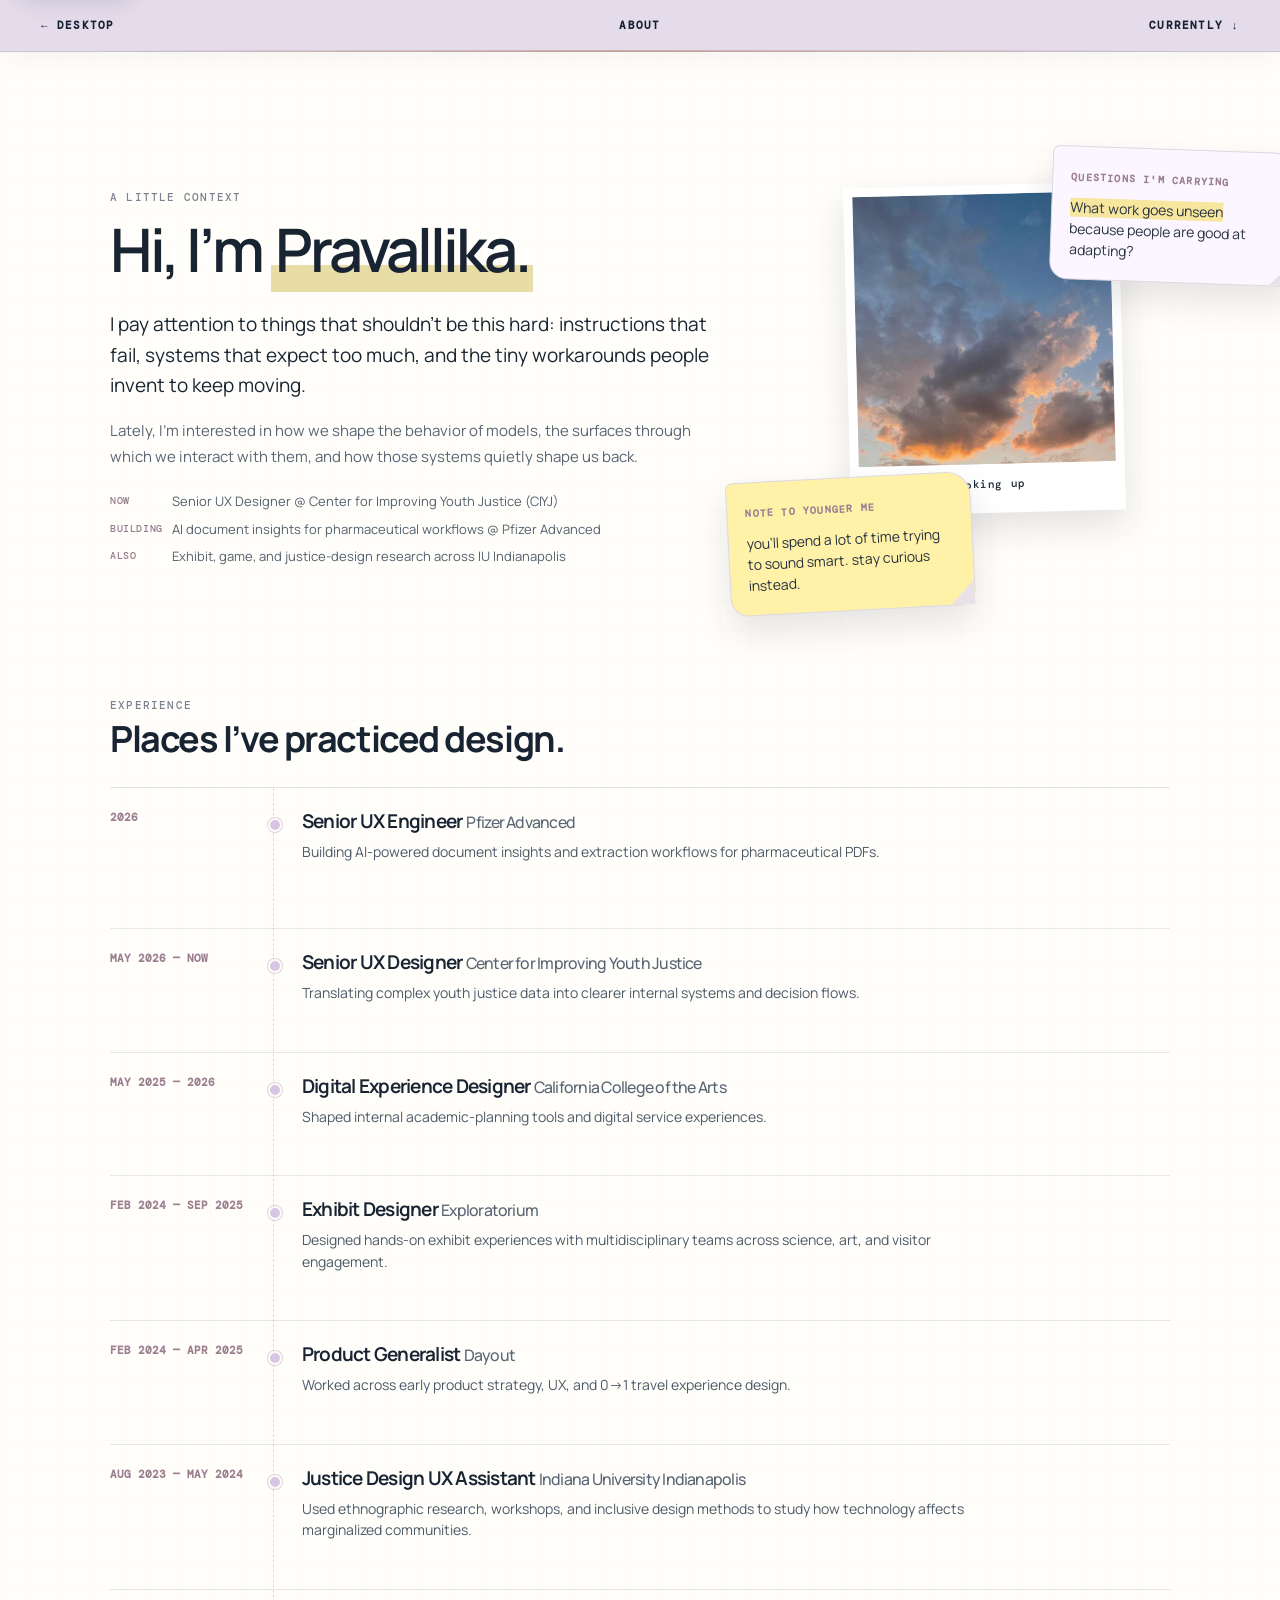
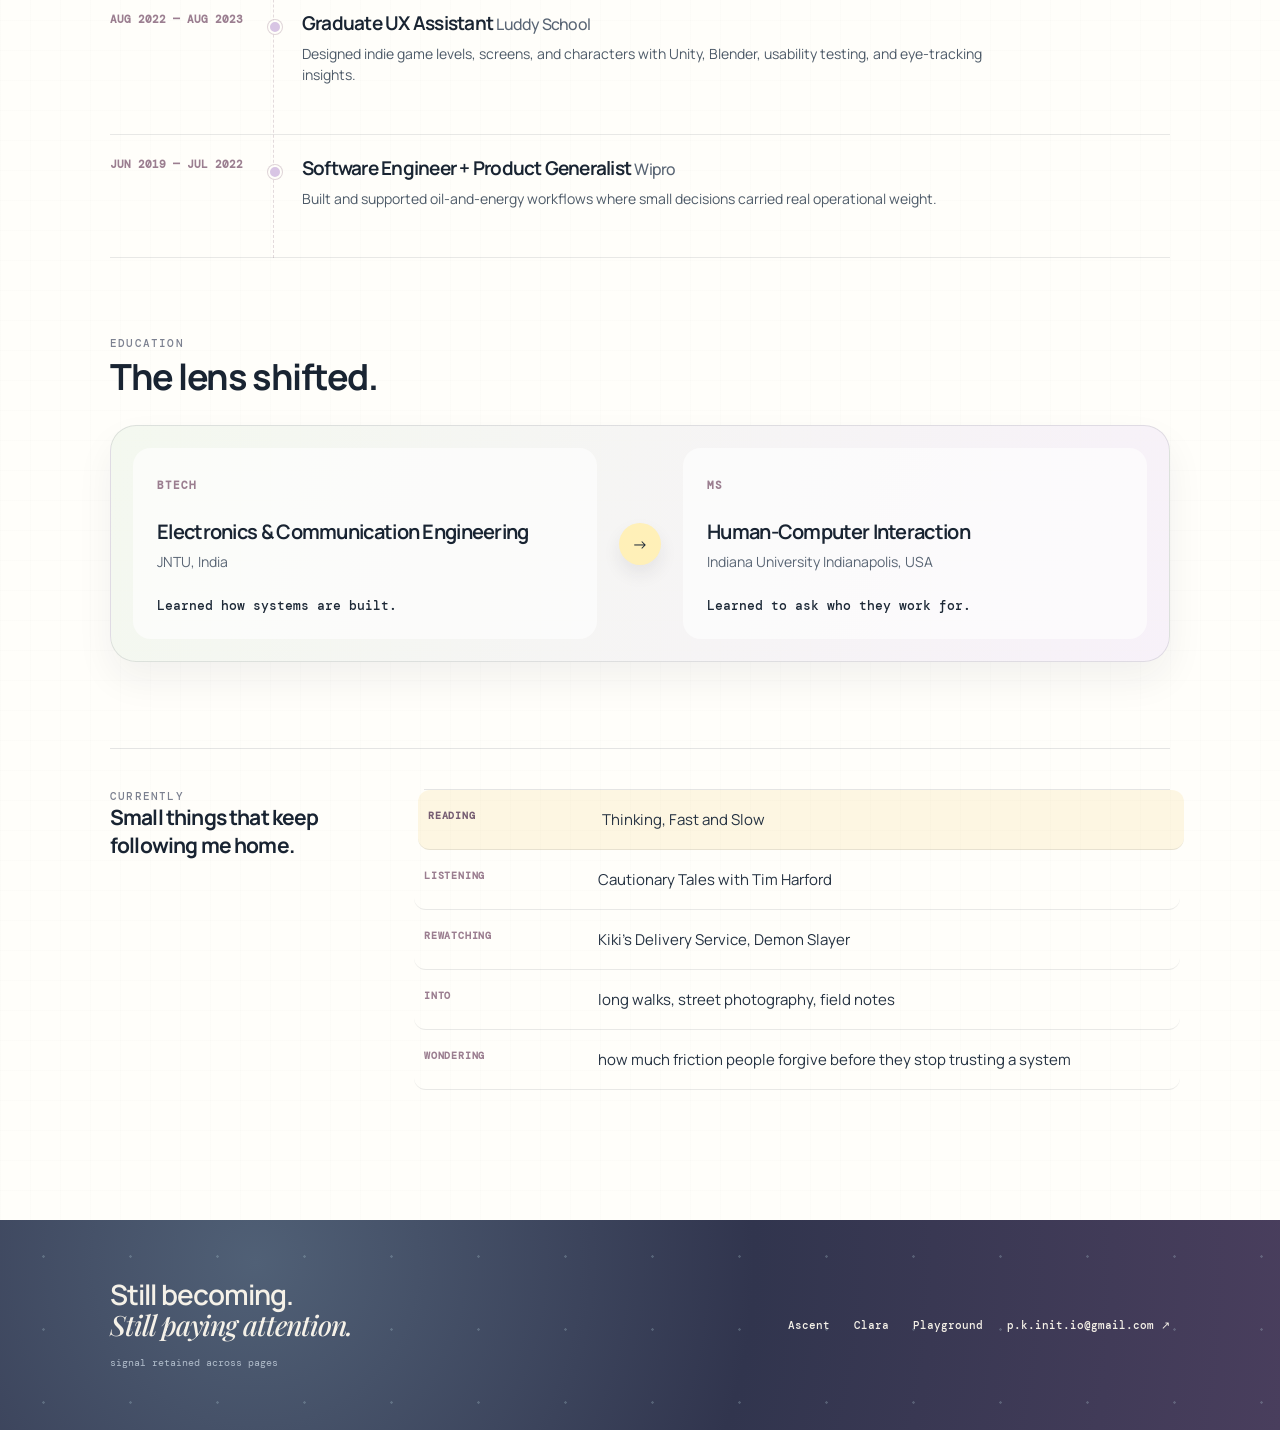
==== about.html @ c030c91c "Launch portfolio site" ====
<!doctype html>
<html lang="en">
<head>
  <meta charset="utf-8">
  <meta name="viewport" content="width=device-width,initial-scale=1">
  <title>About — Pravallika</title>
  <meta name="description" content="About Pravallika and the questions that shape her design practice.">
  <link rel="preconnect" href="https://fonts.googleapis.com">
  <link rel="preconnect" href="https://fonts.gstatic.com" crossorigin>
  <link href="https://fonts.googleapis.com/css2?family=DM+Mono:wght@400;500&family=Manrope:wght@400;500;600;700&family=Playfair+Display:ital,wght@1,700&display=swap" rel="stylesheet">
  <link rel="stylesheet" href="site-shell.css">
  <link rel="stylesheet" href="about-release.css">
  <script src="about-release.js" defer></script>
  <script src="site-companion.js" defer></script>
</head>
<body class="about-case about-simple-page" data-page="about">
  <a href="#main-content" class="skip-link">Skip to content</a>
  <header class="case-nav" aria-label="Page navigation">
    <a href="constellation.html?skipIntro=1">← desktop</a>
    <span>About</span>
    <a href="#currently">currently ↓</a>
  </header>

  <main id="main-content">
    <section class="about-intro about-hero" aria-labelledby="about-title">
      <div class="about-copy">
        <p class="eyebrow">A LITTLE CONTEXT</p>
        <h1 id="about-title">Hi, I’m <em>Pravallika.</em></h1>
        <p class="opening-line">I pay attention to things that shouldn’t be this hard: instructions that fail, systems that expect too much, and the tiny workarounds people invent to keep moving.</p>
        <p class="opening-line secondary">Lately, I’m interested in how we shape the behavior of models, the surfaces through which we interact with them, and how those systems quietly shape us back.</p>
        <div class="career-lines" aria-label="Work experience">
          <p><span>now</span>Senior UX Designer @ Center for Improving Youth Justice (CIYJ)</p>
          <p><span>building</span>AI document insights for pharmaceutical workflows @ Pfizer Advanced</p>
          <p><span>also</span>Exhibit, game, and justice-design research across IU Indianapolis</p>
        </div>
      </div>

      <div class="hero-scrapbook">
        <button class="photo-deck" id="photo-deck" type="button" aria-label="Show next personal photograph">
          <span class="photo-card is-active"><i class="photo-surface"><img src="assets/about/polaroids/on-a-walk.jpg" alt="Pravallika standing by rocky water on a walk"></i><b>on a walk</b></span>
          <span class="photo-card"><i class="photo-surface"><img src="assets/about/polaroids/poster-session.jpg" alt="Pravallika standing beside a design presentation poster"></i><b>showing the work</b></span>
          <span class="photo-card"><i class="photo-surface"><img src="assets/about/polaroids/grace-hopper.jpeg" alt="Pravallika at the Grace Hopper Celebration"></i><b>the way forward</b></span>
          <span class="photo-card"><i class="photo-surface"><img src="assets/about/polaroids/vibes.jpeg" alt="Close-up portrait of Pravallika wearing playful glasses"></i><b>caught mid-thought</b></span>
          <span class="photo-card"><i class="photo-surface"><img src="assets/about/polaroids/cat-moment.JPG" alt="Pravallika holding a small cat"></i><b>soft interruption</b></span>
          <span class="photo-card"><i class="photo-surface"><img src="assets/about/polaroids/night-walk.jpeg" alt="Quiet street crossing during a night walk"></i><b>night walk</b></span>
          <span class="photo-card"><i class="photo-surface"><img src="assets/about/polaroids/arcade-walk.jpeg" alt="A lit indoor arcade during an evening walk"></i><b>somewhere lit</b></span>
          <span class="photo-card"><i class="photo-surface"><img src="assets/about/polaroids/clouds.jpeg" alt="Sunset clouds over a building"></i><b>looking up</b></span>
        </button>
        <aside class="sticky-note question-note" aria-label="Questions I'm carrying">
          <span>QUESTIONS I'M CARRYING</span>
          <p>What work goes unseen because people are good at adapting?</p>
        </aside>
        <aside class="sticky-note younger-note" aria-label="A note to younger me">
          <span>NOTE TO YOUNGER ME</span>
          <p>you'll spend a lot of time trying to sound smart. stay curious instead.</p>
        </aside>
      </div>
    </section>

    <section class="about-list-section experience-section" aria-labelledby="experience-title">
      <p class="eyebrow">EXPERIENCE</p>
      <h2 id="experience-title">Places I’ve practiced design.</h2>
      <div class="experience-list">
        <article tabindex="0"><time>2026</time><div><h3>Senior UX Engineer <small>Pfizer Advanced</small></h3><p>Building AI-powered document insights and extraction workflows for pharmaceutical PDFs.</p><em>Learning how AI becomes useful when it handles the paperwork people should not have to fight.</em></div></article>
        <article tabindex="0"><time>May 2026 — now</time><div><h3>Senior UX Designer <small>Center for Improving Youth Justice</small></h3><p>Translating complex youth justice data into clearer internal systems and decision flows.</p><em>Designing where clarity, trust, and consequences sit very close together.</em></div></article>
        <article tabindex="0"><time>May 2025 — 2026</time><div><h3>Digital Experience Designer <small>California College of the Arts</small></h3><p>Shaped internal academic-planning tools and digital service experiences.</p><em>Learning how service systems quietly shape people’s days.</em></div></article>
        <article tabindex="0"><time>Feb 2024 — Sep 2025</time><div><h3>Exhibit Designer <small>Exploratorium</small></h3><p>Designed hands-on exhibit experiences with multidisciplinary teams across science, art, and visitor engagement.</p><em>Thinking through the body, not just the screen.</em></div></article>
        <article tabindex="0"><time>Feb 2024 — Apr 2025</time><div><h3>Product Generalist <small>Dayout</small></h3><p>Worked across early product strategy, UX, and 0→1 travel experience design.</p><em>Building from ambiguity before the edges were named.</em></div></article>
        <article tabindex="0"><time>Aug 2023 — May 2024</time><div><h3>Justice Design UX Assistant <small>Indiana University Indianapolis</small></h3><p>Used ethnographic research, workshops, and inclusive design methods to study how technology affects marginalized communities.</p><em>Researching who gets left out when systems call themselves neutral.</em></div></article>
        <article tabindex="0"><time>Aug 2022 — Aug 2023</time><div><h3>Graduate UX Assistant <small>Luddy School</small></h3><p>Designed indie game levels, screens, and characters with Unity, Blender, usability testing, and eye-tracking insights.</p><em>Practicing interaction as movement, pacing, attention, and play.</em></div></article>
        <article tabindex="0"><time>Jun 2019 — Jul 2022</time><div><h3>Software Engineer + Product Generalist <small>Wipro</small></h3><p>Built and supported oil-and-energy workflows where small decisions carried real operational weight.</p><em>Starting with systems, constraints, and the cost of getting details wrong.</em></div></article>
      </div>
    </section>

    <section class="about-list-section lens-section" aria-labelledby="education-title">
      <p class="eyebrow">EDUCATION</p>
      <h2 id="education-title">The lens shifted.</h2>
      <div class="lens-card">
        <article><span>BTech</span><h3>Electronics &amp; Communication Engineering</h3><p>JNTU, India</p><small>Learned how systems are built.</small></article>
        <i aria-hidden="true">→</i>
        <article><span>MS</span><h3>Human-Computer Interaction</h3><p>Indiana University Indianapolis, USA</p><small>Learned to ask who they work for.</small></article>
      </div>
    </section>

    <section class="currently-board" id="currently" aria-labelledby="currently-title">
      <div>
        <p class="eyebrow">CURRENTLY</p>
        <h2 id="currently-title">Small things that keep following me home.</h2>
      </div>
      <ul>
        <li><span>reading</span>Thinking, Fast and Slow</li>
        <li><span>listening</span>Cautionary Tales with Tim Harford</li>
        <li><span>rewatching</span>Kiki’s Delivery Service, Demon Slayer</li>
        <li><span>into</span>long walks, street photography, field notes</li>
        <li><span>wondering</span>how much friction people forgive before they stop trusting a system</li>
      </ul>
    </section>
  </main>

  <footer class="about-footer">
    <div class="footer-signal"><p>Still becoming.<br><em>Still paying attention.</em></p><span>signal retained across pages</span></div>
    <nav aria-label="Footer navigation"><a href="ascent.html">Ascent</a><a href="clara.html">Clara</a><a href="playground.html">Playground</a><a href="mailto:p.k.init.io@gmail.com">p.k.init.io@gmail.com ↗</a></nav>
  </footer>
</body>
</html>
---- site-shell.css ----
:root {
  --case-nav-bg: rgba(251, 247, 240, 0.94);
  --case-nav-ink: #172033;
  --case-accent: #c9794f;
}

body.ascent-case {
  --case-nav-bg: rgba(251, 247, 240, 0.94);
  --case-accent: #d77d50;
}

body.clara-case {
  --case-nav-bg: rgba(255, 238, 216, 0.94);
  --case-accent: #ce754a;
}

body.parks-case {
  --case-nav-bg: rgba(246, 249, 236, 0.94);
  --case-accent: #78935e;
}

body.playground-case {
  --case-nav-bg: rgba(20, 33, 49, 0.94);
  --case-nav-ink: #fff8e8;
  --case-accent: #efb05f;
}

body.about-case {
  --case-nav-bg: rgba(226, 218, 234, 0.92);
  --case-accent: #ad6748;
}

:is(.ascent-case, .clara-case, .parks-case, .playground-case) {
  font-family: "Manrope", sans-serif;
  font-synthesis: none;
  text-rendering: optimizeLegibility;
}

:is(.ascent-case, .clara-case, .parks-case, .playground-case) :is(h1, h2, h3, h4) {
  font-family: "Manrope", sans-serif;
  font-weight: 700;
}

:is(.ascent-case, .clara-case, .parks-case, .playground-case) :is(.eyebrow, figcaption, dt, small) {
  font-family: "DM Mono", monospace;
}

:is(.ascent-case, .clara-case, .parks-case, .playground-case) small {
  font-size: max(10px, .72em);
}

:is(.ascent-case, .clara-case, .parks-case) figcaption {
  font-size: 11px !important;
  line-height: 1.55 !important;
}

:is(.ascent-case, .clara-case, .parks-case) .project-meta dt {
  font-size: 10px !important;
}

:is(.ascent-case, .clara-case, .parks-case) .project-meta dd {
  font-size: 12px !important;
  line-height: 1.5 !important;
}

:is(.ascent-case, .clara-case) :is(.product-frame-bar, .product-frame-bar b, .hero-annotations span, .metrics span) {
  font-size: 10px !important;
}

.parks-case :is(.stage-toolbar span, .stage-toolbar b, .time-switch button, .stage-caption, .problem-bar small, .section-marker small, .signal span, .future-artifact header, .future-artifact footer) {
  font-size: 10px !important;
}

.playground-case :is(.artifact span, .artifact em, .machine-status, .memory-counter) {
  font-size: 10px !important;
}

.case-nav {
  position: sticky !important;
  inset: 0 0 auto !important;
  z-index: 1000 !important;
  display: grid !important;
  grid-template-columns: 1fr auto 1fr !important;
  align-items: center !important;
  width: 100% !important;
  height: 52px !important;
  min-height: 52px !important;
  padding: 0 clamp(20px, 3.2vw, 56px) !important;
  border: 0 !important;
  border-bottom: 1px solid color-mix(in srgb, var(--case-nav-ink) 12%, transparent) !important;
  background: var(--case-nav-bg) !important;
  box-shadow: 0 8px 24px color-mix(in srgb, var(--case-nav-ink) 4%, transparent) !important;
  color: var(--case-nav-ink) !important;
  font: 600 11px/1 "DM Mono", monospace !important;
  letter-spacing: 0.11em !important;
  text-transform: uppercase !important;
  backdrop-filter: blur(14px) saturate(1.05);
  -webkit-backdrop-filter: blur(14px) saturate(1.05);
}

.case-nav::after {
  content: "";
  position: absolute;
  right: 0;
  bottom: -1px;
  left: 0;
  height: 2px;
  background: linear-gradient(90deg, transparent 5%, var(--case-accent) 48%, transparent 95%);
  opacity: 0.42;
  pointer-events: none;
}

.case-nav > :first-child { justify-self: start; }
.case-nav > span { grid-column: 2; justify-self: center; }
.case-nav > :last-child:not(:first-child) { justify-self: end; }

.case-nav a,
.case-nav button,
.case-nav span {
  color: inherit !important;
  font: inherit !important;
  letter-spacing: inherit !important;
  text-decoration: none !important;
}

.case-nav a,
.case-nav button {
  min-height: 34px;
  display: inline-flex;
  align-items: center;
  border-radius: 999px;
  outline-offset: 3px;
}

.case-nav a:hover,
.case-nav button:hover { color: var(--case-accent) !important; }

.site-friend {
  position: fixed;
  right: 18px;
  bottom: 18px;
  z-index: 1100;
  display: flex;
  align-items: flex-end;
  gap: 10px;
  font-family: "DM Mono", monospace;
  width: auto !important;
  height: auto !important;
  margin: 0 !important;
  padding: 0 !important;
  border: 0 !important;
  background: transparent !important;
  box-shadow: none !important;
  opacity: 0;
  transform: translateY(18px);
  pointer-events: none;
  transition: opacity .35s ease, transform .55s cubic-bezier(.2,.8,.2,1);
}

.site-friend.is-present {
  opacity: 1;
  transform: none;
  pointer-events: auto;
}

.site-friend__card {
  position: relative;
  width: min(260px, calc(100vw - 96px));
  padding: 13px 36px 13px 15px;
  border: 1px solid color-mix(in srgb, var(--case-accent) 32%, white);
  border-radius: 15px 15px 5px 15px;
  background: color-mix(in srgb, var(--case-nav-bg) 94%, white);
  box-shadow: 0 14px 35px rgba(25, 24, 35, 0.16);
  color: var(--case-nav-ink);
  opacity: 0;
  transform: translateY(7px) scale(0.98);
  pointer-events: none;
  transition: opacity 180ms ease, transform 180ms ease;
}

.site-friend.is-open .site-friend__card {
  opacity: 1;
  transform: none;
  pointer-events: auto;
}

.site-friend__eyebrow {
  display: block;
  margin-bottom: 5px;
  color: var(--case-accent);
  font-size: 8px;
  font-weight: 700;
  letter-spacing: 0.14em;
  text-transform: uppercase;
}

.site-friend__message {
  margin: 0;
  font: 500 11px/1.55 "DM Mono", monospace;
}

.site-friend__close {
  position: absolute;
  top: 6px;
  right: 8px;
  width: 28px;
  height: 28px;
  border: 0;
  background: transparent;
  color: inherit;
  cursor: pointer;
  font: 500 15px/1 "DM Mono", monospace;
}

.site-friend__button {
  position: relative;
  width: 52px;
  height: 45px;
  flex: 0 0 auto;
  border: 1px solid color-mix(in srgb, var(--case-accent) 58%, white);
  border-radius: 14px 14px 18px 18px;
  background: var(--case-accent);
  box-shadow: 0 9px 22px rgba(25, 24, 35, 0.2);
  color: #fff9ee;
  cursor: pointer;
  transform-origin: 50% 100%;
  animation: friend-breathe 4.8s ease-in-out infinite;
}

/* The same internet friend who lives on the desktop. */
.site-friend__button {
  all: unset;
  box-sizing: border-box;
  position: relative;
  display: block;
  width: 58px;
  height: 75px;
  flex: 0 0 auto;
  border: 0;
  border-radius: 0;
  background: transparent;
  box-shadow: none;
  color: #fff;
  cursor: pointer;
  appearance: none;
  animation: none;
  transform-origin: 50% 80%;
}

.site-friend__button::before,
.site-friend__button::after { content: none !important; display: none !important; }

.site-friend__button i {
  position: absolute;
  left: 7px;
  right: 5px;
  bottom: 2px;
  height: 54px;
  background: #f46c4f;
  border-radius: 48% 48% 40% 40%;
  clip-path: polygon(45% 0,60% 18%,78% 4%,80% 28%,100% 19%,87% 55%,92% 100%,55% 91%,23% 100%,12% 62%,0 25%,26% 35%);
}

.site-friend__button b {
  position: absolute;
  z-index: 2;
  left: 0;
  right: 0;
  bottom: 25px;
  font-size: 0;
}

.site-friend__button b::after {
  content: "●　●";
  color: #fff;
  font: 14px Manrope, sans-serif;
  text-shadow: 0 1px #a83827;
}

.site-friend__button > span {
  position: absolute;
  left: 17px;
  bottom: 0;
  width: 11px;
  height: 7px;
  border-radius: 50%;
  background: #df583d;
  box-shadow: 23px 0 #df583d;
}

.site-friend__button:hover { transform: translateY(-3px) rotate(3deg); }
.site-friend__button:hover b::after { content: "◉　◉"; }
.site-friend.notices-you .site-friend__button { animation: friend-notice 1.2s ease-in-out; }

.site-friend.has-light .site-friend__button {
  box-shadow: 0 0 0 3px color-mix(in srgb, var(--visitor-light, #f2c96f) 28%, transparent), 0 9px 24px rgba(25, 24, 35, 0.24);
}

.site-friend__button:focus-visible,
.site-friend__close:focus-visible {
  outline: 3px solid color-mix(in srgb, var(--case-accent) 55%, white);
  outline-offset: 3px;
}

@keyframes friend-notice {
  25% { transform: translateY(-4px) rotate(-4deg); }
  55% { transform: translateY(-5px) rotate(4deg); }
  80% { transform: translateY(-2px) rotate(-2deg); }
}

@media (max-width: 640px) {
  .case-nav {
    height: 48px !important;
    min-height: 48px !important;
    padding: 0 16px !important;
  }

  .case-nav > span { display: none !important; }
  .site-friend { right: 12px; bottom: 12px; }
  .site-friend__button { width: 52px; height: 68px; }
}

@media (max-width: 760px) {
  :is(.ascent-case, .clara-case, .parks-case, .playground-case) :is(p, li, dd) {
    line-height: 1.65;
  }
}

@media (prefers-reduced-motion: reduce) {
  .site-friend__button { animation: none; }
  .site-friend__card { transition: none; }
}

.page-paused *,
.page-paused *::before,
.page-paused *::after {
  animation-play-state: paused !important;
}
/* Keyboard-only skip link shared by case-study and desktop pages. */
.skip-link {
  position: fixed;
  left: 18px;
  top: 14px;
  z-index: 10000;
  transform: translateY(-170%);
  padding: 10px 14px;
  border-radius: 999px;
  background: #f8f4e8;
  color: #182332;
  box-shadow: 0 10px 26px rgba(18, 28, 40, .18);
  font: 700 12px Manrope, sans-serif;
  text-decoration: none;
  transition: transform .18s ease;
}
.skip-link:focus {
  transform: translateY(0);
  outline: 3px solid #f3c867;
  outline-offset: 3px;
}
---- about-release.css ----
:root {
  --ink: #192432;
  --muted: #687483;
  --paper: #fffefa;
  --line: #dfdbe5;
  --mono: "DM Mono", monospace;
  --sans: "Manrope", sans-serif;
  --serif: "Playfair Display", serif;
}

* { box-sizing: border-box; }
html { scroll-behavior: smooth; }
body.about-simple-page { margin: 0; background-color: var(--paper); background-image: linear-gradient(rgba(37,47,61,.012) 1px,transparent 1px),linear-gradient(90deg,rgba(37,47,61,.012) 1px,transparent 1px); background-size: 30px 30px; color: var(--ink); font-family: var(--sans); }
.case-nav { position: relative; z-index: 100; }
.about-simple-page main { width: min(1060px, calc(100% - 64px)); margin: 0 auto; padding: 86px 0 110px; }
.eyebrow { margin: 0; color: #7c8190; font: 500 11px var(--mono); letter-spacing: .11em; text-transform: uppercase; }

.about-intro { display: grid; grid-template-columns: 1fr 330px; gap: 100px; align-items: center; min-height: 480px; }
.about-hero { position: relative; margin-bottom: 80px; }
.about-copy h1 { margin: 14px 0 28px; font: 600 clamp(48px, 4.8vw, 60px)/1.05 var(--sans); letter-spacing: -.05em; }
.about-copy h1 em { padding: 0 4px 2px; color: inherit; background: linear-gradient(transparent 68%, #e8dca7 68%); font: inherit; font-style: normal; }
.opening-line { max-width: 640px; margin: 0 0 18px; font-size: 19px; line-height: 1.6; }
.opening-line.secondary { max-width: 620px; color: #596574; font-size: 15px; line-height: 1.7; }
.career-lines { display: grid; gap: 7px; max-width: 690px; margin-top: 22px; }
.career-lines p { display: grid; grid-template-columns: 52px 1fr; gap: 10px; margin: 0; color: #53606e; font-size: 13px; line-height: 1.55; }
.career-lines span { color: #92788a; font: 500 10px/2 var(--mono); text-transform: uppercase; letter-spacing: .06em; }

.photo-deck { position: relative; width: 285px; height: 370px; margin: 0; padding: 0; border: 0; background: transparent; color: inherit; cursor: pointer; }
.photo-card { position: absolute; inset: 10px 3px 32px 7px; display: block; padding: 9px 9px 17px; background: #fff; box-shadow: 0 15px 34px rgba(36,39,58,.13); opacity: 0; transform: translate(10px,-6px) rotate(3deg) scale(.96); transition: opacity .5s ease, transform .65s cubic-bezier(.2,.8,.2,1); pointer-events: none; }
.photo-card:nth-child(2) { transform: translate(-8px,8px) rotate(-3deg) scale(.96); }
.photo-card:nth-child(3) { transform: translate(8px,7px) rotate(2deg) scale(.96); }
.photo-card.is-active { z-index: 3; opacity: 1; transform: translate(0) rotate(-1.4deg) scale(1); }
.photo-deck:hover .photo-card.is-active { transform: translateY(-7px) rotate(-.5deg) scale(1.01); box-shadow: 0 23px 42px rgba(36,39,58,.18); }
.photo-surface { height: 270px; display: grid; place-items: center; overflow: hidden; background: linear-gradient(145deg,#bed7df,#d9d3e8 56%,#e8c5cd); color: #33404d; font: 500 10px var(--mono); font-style: normal; letter-spacing: .11em; text-transform: uppercase; }
.photo-surface img { width: 100%; height: 100%; display: block; object-fit: cover; filter: saturate(.95) contrast(.98); }
.photo-surface.walk { background: linear-gradient(150deg,#d5dfc7,#b9d2ce 55%,#e6d39d); }
.photo-surface.studio { background: linear-gradient(150deg,#8791ad,#c1afd0 55%,#e0aab7); color: #fff; }
.photo-card b { display: block; margin-top: 13px; text-align: center; font: 500 11px var(--mono); letter-spacing: .05em; }
.photo-deck>small { position: absolute; left: 8px; bottom: 0; color: #858b95; font: 400 11px var(--mono); }
.photo-deck:focus-visible { outline: 2px solid #9caac1; outline-offset: 7px; }

.hero-scrapbook { position: relative; min-height: 430px; padding-top: 12px; }
.sticky-note { position: absolute; z-index: 6; width: 245px; padding: 17px 18px 19px; border: 1px solid #ded8e1; border-radius: 7px 24px 16px 18px; background: #fffdf8; box-shadow: 0 16px 34px rgba(39,43,58,.12); transition: transform .32s ease, box-shadow .32s ease; }
.sticky-note:after { content: ""; position: absolute; right: 0; bottom: 0; border: 12px solid transparent; border-right-color: #e8e2e8; border-bottom-color: #e8e2e8; }
.sticky-note span { color: #9b7e90; font: 600 10px var(--mono); letter-spacing: .12em; }
.sticky-note p { margin: 11px 0 0; color: #273241; font-size: 14px; line-height: 1.5; }
.sticky-note:hover { transform: translateY(-5px) rotate(0deg); box-shadow: 0 22px 40px rgba(39,43,58,.16); }
.question-note { --note-rotate: 2deg; right: -126px; top: -14px; transform: rotate(var(--note-rotate)); background: #fbf6ff; }
.question-note p::first-line { background: #f6e69e; }
.younger-note { --note-rotate: -3deg; left: -112px; bottom: -18px; transform: rotate(var(--note-rotate)); background: #fff1a8; }

@keyframes note-drift {
  0%,100% { transform: translateY(0) rotate(var(--note-rotate)); }
  50% { transform: translateY(-6px) rotate(calc(var(--note-rotate) + .7deg)); }
}

@media (prefers-reduced-motion: no-preference) {
  .question-note { animation: note-drift 7.8s ease-in-out infinite; }
  .younger-note { animation: note-drift 9.2s ease-in-out infinite reverse; }
  .sticky-note:hover { animation: none; }
}

.about-list-section { margin: 72px 0 78px; }
.about-list-section h2,.currently-board h2 { margin: 0 0 28px; font-size: 21px; letter-spacing: -.04em; }
.experience-section h2 { max-width: 520px; margin-top: 8px; font-size: clamp(25px,3vw,36px); line-height: 1.08; }
.experience-list { position: relative; border-top: 1px solid rgba(32,43,56,.12); }
.experience-list:before { content: ""; position: absolute; left: 163px; top: 0; bottom: 0; border-left: 1px dashed rgba(155,126,144,.28); }
.experience-list article { position: relative; display: grid; grid-template-columns: 164px 1fr; gap: 28px; padding: 22px 0; border-bottom: 1px solid rgba(32,43,56,.1); transition: transform .24s ease, background .24s ease; }
.experience-list article:before { content: ""; position: absolute; left: 158px; top: 30px; width: 10px; height: 10px; border: 2px solid var(--paper); border-radius: 50%; background: #d8c5e4; box-shadow: 0 0 0 1px rgba(155,126,144,.32); transition: scale .2s ease, background .2s ease; }
.experience-list article:hover,.experience-list article:focus { transform: translateX(6px); background: rgba(255,255,255,.45); outline: none; }
.experience-list article:hover:before,.experience-list article:focus:before { scale: 1.35; background: #f2d274; }
.experience-list time { color: #9b7e90; font: 600 11px/1.45 var(--mono); text-transform: uppercase; white-space: nowrap; }
.experience-list h3 { margin: 0 0 7px; font: 650 19px/1.25 var(--sans); letter-spacing: -.04em; }
.experience-list h3 small { color: #596574; font-weight: 500; }
.experience-list p { max-width: 690px; margin: 0; color: #4d5a68; font-size: 14px; line-height: 1.55; }
.experience-list em { display: block; max-width: 620px; margin-top: 8px; color: #8b7385; font: 500 12px/1.5 var(--mono); font-style: normal; opacity: 0; translate: 0 -4px; transition: opacity .22s ease, translate .22s ease; }
.experience-list article:hover em,.experience-list article:focus em { opacity: 1; translate: 0 0; }
.practice-section h2,.lens-section h2 { max-width: 520px; margin-top: 8px; font-size: clamp(25px,3vw,36px); line-height: 1.08; }
.practice-grid { display: grid; grid-template-columns: repeat(6,1fr); gap: 14px; }
.practice-card { min-height: 205px; display: flex; flex-direction: column; padding: 22px; border: 1px solid rgba(32,43,56,.1); border-radius: 22px; background: rgba(255,255,255,.68); box-shadow: 0 15px 34px rgba(38,42,57,.055); transition: transform .28s ease, box-shadow .28s ease, background .28s ease; }
.practice-card:nth-child(1),.practice-card:nth-child(2) { grid-column: span 3; }
.practice-card:nth-child(3),.practice-card:nth-child(4),.practice-card:nth-child(5) { grid-column: span 2; }
.practice-card:hover { transform: translateY(-6px) rotate(-.25deg); background: #fffefa; box-shadow: 0 22px 40px rgba(38,42,57,.09); }
.practice-card span { color: #9b7e90; font: 600 11px var(--mono); }
.practice-card h3 { margin: 38px 0 10px; font: 650 20px/1.15 var(--sans); letter-spacing: -.04em; }
.practice-card p { margin: 0; color: #4d5a68; font-size: 14px; line-height: 1.55; }
.practice-card small { margin-top: auto; padding-top: 22px; color: #778190; font: 500 11px var(--mono); }
.practice-card:nth-child(1) { background: #f7f0d2; }
.practice-card:nth-child(2) { background: #dfeee9; }
.practice-card:nth-child(3) { background: #f3edf6; }
.practice-card:nth-child(4) { background: #e5f1f4; }
.practice-card:nth-child(5) { background: #fff6d9; }
.lens-card { display: grid; grid-template-columns: 1fr 54px 1fr; align-items: stretch; gap: 16px; padding: 22px; border: 1px solid rgba(32,43,56,.11); border-radius: 26px; background: linear-gradient(110deg,rgba(242,247,237,.86),rgba(246,239,248,.86)); box-shadow: 0 18px 38px rgba(38,42,57,.06); }
.lens-card article { padding: 24px; border-radius: 18px; background: rgba(255,255,255,.64); }
.lens-card span { color: #9b7e90; font: 600 11px var(--mono); text-transform: uppercase; letter-spacing: .08em; }
.lens-card h3 { margin: 26px 0 8px; font: 650 20px/1.18 var(--sans); letter-spacing: -.035em; }
.lens-card p { margin: 0 0 22px; color: #596574; font-size: 14px; }
.lens-card small { color: #1d2937; font: 500 13px/1.4 var(--mono); }
.lens-card i { align-self: center; justify-self: center; width: 42px; height: 42px; display: grid; place-items: center; border-radius: 50%; background: #fff0b8; color: #1d2937; font-style: normal; box-shadow: 0 9px 18px rgba(38,42,57,.08); }
.about-rows { display: grid; gap: 0; border-top: 1px solid rgba(32,43,56,.12); }
.about-row { display: grid; grid-template-columns: 58px minmax(250px,1.1fr) minmax(300px,1fr) 90px; gap: 22px; align-items: center; min-height: 88px; padding: 18px 0; border-bottom: 1px solid rgba(32,43,56,.1); transition: transform .25s ease, background .25s ease; }
.about-row:hover { transform: translateX(6px); background: rgba(255,255,255,.46); }
.row-mark { width: 44px; height: 44px; display: grid; place-items: center; border-radius: 10px; background: #182434; color: #fff; font: 700 11px var(--mono); letter-spacing: -.03em; }
.about-row:nth-child(2) .row-mark { background: #a8d5c4; color: #243443; }
.about-row:nth-child(3) .row-mark { background: #d8c5e4; color: #243443; }
.about-row:nth-child(4) .row-mark { background: #f0b476; color: #243443; }
.about-row:nth-child(5) .row-mark { background: #f1d976; color: #243443; }
.about-row h3 { margin: 0; font: 600 18px/1.25 var(--sans); letter-spacing: -.035em; }
.about-row h3 small { display: inline; color: #596574; font-weight: 500; }
.about-row p { margin: 0; color: #4c5664; font-size: 13px; line-height: 1.5; }
.about-row time { justify-self: end; color: #8b919b; font-size: 13px; }
.about-rows.compact .about-row { grid-template-columns: 58px minmax(250px,1.1fr) minmax(300px,1fr) 90px; }

.currently-board { display: grid; grid-template-columns: 270px 1fr; gap: 44px; margin: 86px 0 20px; padding-top: 40px; border-top: 1px solid rgba(32,43,56,.12); }
.currently-board ul { display: grid; gap: 0; margin: 0; padding: 0; list-style: none; border-top: 1px solid rgba(32,43,56,.12); }
.currently-board li { display: grid; grid-template-columns: 150px 1fr; gap: 24px; margin: 0 -10px; padding: 19px 10px; border-bottom: 1px solid rgba(32,43,56,.1); border-radius: 12px; color: #243141; font-size: 15px; transition: background .28s ease, transform .28s ease, color .28s ease; }
.currently-board li span { color: #9b7e90; font: 600 10px var(--mono); letter-spacing: .08em; text-transform: uppercase; }
.currently-board li.is-current { background: rgba(242,210,116,.18); transform: translateX(4px); }
.currently-board li.is-current span { color: #765d72; }

.education-journey { width: 88%; margin: 38px auto 100px; padding: 30px 36px 26px; border: 1px solid #e0dce6; border-radius: 18px; background: linear-gradient(105deg,#f6efe7,#f2eff6 53%,#edf5f4); }
.education-journey>header { display: flex; justify-content: space-between; align-items: baseline; gap: 24px; }
.education-journey>header>span { color: #77717f; font: 400 11px var(--mono); }
.journey-timeline { position: relative; list-style: none; margin: 34px 0 30px; padding: 0; display: grid; grid-template-columns: repeat(4,1fr); }
.journey-timeline:before { content: ""; position: absolute; left: 7%; right: 7%; top: 37px; border-top: 1px dashed #9f98aa; }
.journey-timeline li { position: relative; z-index: 1; display: grid; justify-items: center; gap: 7px; text-align: center; transition: transform .25s; }
.journey-timeline li:hover,.journey-timeline li:focus { transform: translateY(-5px); outline: none; }
.journey-timeline time { color: #8b7283; font: 500 10px var(--mono); }
.journey-timeline i { width: 12px; height: 12px; margin: 2px 0; border: 3px solid #f4eff1; border-radius: 50%; background: #80627d; box-shadow: 0 0 0 1px #80627d; }
.journey-timeline li:hover i,.journey-timeline li:focus i { box-shadow: 0 0 0 5px rgba(128,98,125,.13); }
.journey-timeline strong { font-size: 14px; }
.journey-timeline small { color: #65717e; font: 400 10px var(--mono); opacity: 0; translate: 0 5px; transition: opacity .25s, translate .25s; }
.journey-timeline li:hover small,.journey-timeline li:focus small { opacity: 1; translate: 0 0; }
.journey-timeline.is-scrubbing li { opacity: .24; }
.journey-timeline.is-scrubbing li.is-active { opacity: 1; transform: translateY(-5px); }
.journey-timeline.is-scrubbing li.is-active i { box-shadow: 0 0 0 5px rgba(128,98,125,.13); }
.journey-timeline.is-scrubbing li.is-active small { opacity: 1; translate: 0 0; }
.journey-scrubber { width: 100%; height: 18px; margin: -19px 0 12px; appearance: none; background: transparent; cursor: ew-resize; }
.journey-scrubber::-webkit-slider-runnable-track { height: 2px; background: transparent; }
.journey-scrubber::-webkit-slider-thumb { width: 18px; height: 18px; margin-top: -8px; appearance: none; border: 4px solid #f3edf0; border-radius: 50%; background: #80627d; box-shadow: 0 0 0 1px #80627d; }
.journey-scrubber:focus-visible { outline: 2px solid #9f91ac; outline-offset: 5px; }
.timeline-voice { display: flex; justify-content: center; align-items: baseline; gap: 13px; min-height: 28px; margin: 0 0 20px; text-align: center; }
.timeline-voice span { color: #8b7283; font: 500 10px var(--mono); }
.timeline-voice strong { font-size: 14px; font-weight: 500; }
.education-journey>footer { display: grid; grid-template-columns: 1fr 1fr; gap: 28px; padding-top: 20px; border-top: 1px solid rgba(129,120,139,.2); }
.education-journey>footer p { margin: 0; }
.education-journey>footer p:last-child { text-align: right; }
.education-journey>footer b,.education-journey>footer span { display: block; }
.education-journey>footer b { margin-bottom: 6px; font-size: 13px; }
.education-journey>footer span { color: #66717e; font: 400 10px/1.5 var(--mono); }
.things-stayed { display: flex; align-items: center; gap: 18px; margin-top: 22px; padding-top: 18px; border-top: 1px solid rgba(129,120,139,.2); }
.things-stayed>span { flex: 0 0 auto; color: #77717f; font: 500 10px var(--mono); }
.things-stayed p { display: flex; flex-wrap: wrap; gap: 6px; margin: 0; }
.things-stayed i { padding: 6px 9px; border: 1px solid #cdc6d1; border-radius: 999px; background: #ffffff72; color: #5f6875; font: 400 10px var(--mono); font-style: normal; }

.research-focus { display: grid; grid-template-columns: 1.08fr .92fr; gap: 70px; margin: 90px 0 110px; padding: 54px 58px; border: 1px solid #dcd9e4; border-radius: 20px; background: #f7f5f0; box-shadow: inset 7px 0 #d7e5e7; }
.research-copy h2 { max-width: 600px; margin: 22px 0 25px; font: 600 clamp(36px,3.8vw,48px)/1.08 var(--sans); letter-spacing: -.045em; }
.research-copy h2 em { position: relative; z-index: 0; color: inherit; font: inherit; font-style: normal; }
.research-copy h2 em:after { content: ""; position: absolute; z-index: -1; left: 0; right: 100%; bottom: 1px; height: 9px; background: #e5d8e9; transition: right .9s .25s ease; }
.research-focus.is-visible .research-copy h2 em:after { right: 0; }
.research-copy>p:last-child { margin: 0; color: #697480; font: 400 11px/1.55 var(--mono); }
.assumption-stack { display: grid; gap: 10px; }
.assumption-card { position: relative; width: 100%; padding: 16px 18px 17px 45px; overflow: hidden; border: 1px solid #dedbe4; border-radius: 11px; background: #fff; color: inherit; font: inherit; text-align: left; cursor: pointer; transition: transform .25s, border-color .25s, opacity .25s, filter .25s, background .25s; }
.assumption-card:hover,.assumption-card:focus { transform: translateX(-5px); border-color: #afa6ba; outline: none; }
.assumption-card.is-pulsing { transform: translateX(-4px); border-color: #afa6ba; box-shadow: 0 8px 20px rgba(79,68,91,.08); }
.assumption-card:focus-visible { outline: 2px solid #9f91ac; outline-offset: 2px; }
.assumption-card:before { content: "×"; position: absolute; left: 18px; top: 23px; color: #a47c91; font: 500 13px var(--mono); transition: rotate .3s, scale .3s; }
.assumption-card:after { content: ""; position: absolute; left: 33px; top: 0; width: 1px; height: 0; background: #b797a8; rotate: -21deg; transform-origin: top; transition: height .35s ease; }
.assumption-stack span { display: block; color: #8e7183; font: 500 10px var(--mono); letter-spacing: .09em; }
.assumption-stack strong { display: block; margin: 5px 0 3px; font-size: 15px; }
.assumption-stack small { display: block; color: #68737f; font-size: 12px; line-height: 1.5; transition: opacity .25s; }
.assumption-card em { display: block; max-height: 0; margin-top: 0; overflow: hidden; color: #584b56; font: 500 12px/1.5 var(--mono); font-style: normal; opacity: 0; translate: 0 7px; transition: max-height .35s, margin .35s, opacity .25s, translate .35s; }
.assumption-card.is-broken { border-color: #bda7b5; background: #fbf5f7; }
.assumption-card.is-broken:before { rotate: 45deg; scale: 1.2; }
.assumption-card.is-broken:after { height: 54px; }
.assumption-card.is-broken small { opacity: .35; text-decoration: line-through; text-decoration-thickness: 1px; }
.assumption-card.is-broken em { max-height: 70px; margin-top: 9px; opacity: 1; translate: 0 0; }
.assumption-stack:has(.assumption-card:hover) .assumption-card:not(:hover),.assumption-stack:has(.assumption-card:focus) .assumption-card:not(:focus) { opacity: .5; }

.questions-carried { display: grid; grid-template-columns: 250px 1fr; gap: 42px; margin: -34px 0 82px; padding: 34px 0 0; border-top: 1px solid var(--line); }
.questions-carried h2 { max-width: 540px; margin: 0 0 22px; font-size: clamp(28px,4vw,46px); line-height: 1.02; letter-spacing: -.05em; }
.question-cards { display: grid; grid-template-columns: repeat(3,1fr); gap: 13px; }
.question-cards article { min-height: 155px; padding: 18px 18px 20px; border: 1px solid #dfdbe3; border-radius: 16px; background: #fffdfa; box-shadow: 0 12px 26px rgba(43,46,66,.06); transition: transform .28s, box-shadow .28s, background .28s; }
.question-cards article:nth-child(2) { background: #f4f7e6; }
.question-cards article:nth-child(3) { background: #f7edf6; }
.question-cards article:hover { transform: translateY(-4px); box-shadow: 0 18px 32px rgba(43,46,66,.1); }
.question-cards span { color: #9a7c8e; font: 600 10px var(--mono); letter-spacing: .12em; }
.question-cards p { margin: 22px 0 0; font-size: 15px; line-height: 1.45; }

.notebook { position: relative; padding: 0 0 95px; }
.notebook-head { display: flex; align-items: center; justify-content: space-between; }
.notebook-head>div>p:last-child { margin: 10px 0 0; color: #68737f; font-size: 14px; }
.notebook-head button { padding: 9px 12px; border: 1px solid #cfc9d5; border-radius: 999px; background: #fff; color: #665e70; font: 500 10px var(--mono); letter-spacing: .05em; cursor: pointer; }
.notebook-head button:hover { background: #f2edf5; }
.note-field { display: grid; grid-template-columns: repeat(3,1fr); gap: 14px; margin-top: 30px; padding: 30px; border: 1px solid var(--line); border-radius: 18px; background: linear-gradient(135deg,#f8f5ef,#f5f2f7); }
.observation { position: relative; width: auto; height: 205px; border: 0; background: transparent; touch-action: manipulation; }
.note-a { transform: rotate(-.6deg); }
.note-b { transform: rotate(.5deg); }
.note-c { transform: rotate(-.3deg); }
.note-inner { position: relative; width: 100%; height: 100%; overflow: hidden; }
.observation:hover { translate: 0 -3px; }
.observation:focus-visible { outline: 2px solid #9f91ac; outline-offset: 4px; }
.note-front,.note-back { position: absolute; inset: 0; padding: 22px 24px; border: 1px solid #ded9e2; border-radius: 10px; box-shadow: 0 9px 22px rgba(43,46,66,.07); }
.note-back { display: flex; flex-direction: column; justify-content: center; background: #edf3f2; }
.note-front { z-index: 2; background: #fff; transform: translateX(var(--pull,0px)); transition: transform .38s cubic-bezier(.2,.75,.2,1); cursor: pointer; }
.observation.is-dragging .note-front { transition: none; }
.observation.is-open .note-front { transform: translateY(calc(100% - 34px)); }
.observation span,.wondering-note span { color: #8b7385; font: 500 10px var(--mono); letter-spacing: .1em; }
.observation p { margin: 14px 0 0; font-size: 17px; line-height: 1.5; }
.note-front small { position: absolute; right: 14px; bottom: 12px; padding: 6px 8px; border-radius: 8px; background: #f4df9d; color: #665f54; font: 500 10px var(--mono); }
.note-back p { font-weight: 600; }
.wondering-note { grid-column: 2/4; justify-self: end; width: min(430px,100%); margin-top: 8px; padding: 18px 21px 20px; border: 1px solid #dfdbe1; border-radius: 5px 23px 14px 18px; background: #fbfafc; box-shadow: 7px 12px 24px rgba(60,53,68,.09); transform: rotate(.7deg); }
.wondering-note:after { content: ""; position: absolute; right: 0; bottom: 0; border: 12px solid transparent; border-right-color: #e8e3eb; border-bottom-color: #e8e3eb; }
.wondering-note p { margin: 14px 0 0; font-size: 14px; line-height: 1.5; }
.wondering-note p+p { margin-top: 8px; }
.wondering-note mark { padding: 1px 4px; background: #f8e8a8; color: inherit; }
.field-notes-drawer { position: absolute; z-index: 20; right: 0; top: 47px; width: 330px; padding: 22px; border: 1px solid #d4cdd9; border-radius: 14px; background: #fffdf8; box-shadow: 0 24px 50px rgba(37,39,57,.17); opacity: 0; transform: translateX(35px) rotate(1deg); pointer-events: none; transition: opacity .35s, transform .35s; }
.field-notes-drawer.open { opacity: 1; transform: translateX(0) rotate(1deg); pointer-events: auto; }
.field-notes-drawer header { display: flex; justify-content: space-between; align-items: center; padding-bottom: 14px; border-bottom: 1px solid var(--line); }
.field-notes-drawer header span { font: 500 10px var(--mono); letter-spacing: .1em; }
.field-notes-drawer header button { border: 0; background: transparent; font-size: 22px; cursor: pointer; }
.field-notes-drawer>p { display: grid; grid-template-columns: 70px 1fr; gap: 10px; margin: 0; padding: 13px 0; border-bottom: 1px solid #ebe7eb; font-size: 12px; line-height: 1.45; }
.field-notes-drawer time { color: #93768a; font: 500 10px var(--mono); }

.after-hours { display: grid; grid-template-columns: .95fr 1fr; gap: 22px 46px; align-items: center; padding: 46px 0 0; border-top: 1px solid var(--line); }
.after-hours>header { grid-column: 1/3; display: flex; justify-content: space-between; align-items: baseline; }
.after-hours>header>p:last-child { margin: 0; color: #68737f; font-size: 14px; }
.signal-workbench { position: relative; min-height: 370px; display: grid; grid-template-columns: 1fr 1fr; gap: 24px 26px; align-content: center; }
.signal-workbench:before { content: ""; position: absolute; inset: 18% 7%; border-radius: 50%; background: radial-gradient(circle,rgba(191,213,217,.34),transparent 66%); filter: blur(14px); opacity: .65; pointer-events: none; }
.signal-object { position: relative; z-index: 1; min-height: 168px; padding: 0; border: 0; background: transparent; color: #172232; text-align: left; cursor: pointer; transition: transform .34s cubic-bezier(.2,.8,.2,1), filter .34s; }
.signal-object strong,.signal-object small { position: relative; z-index: 2; display: block; margin-left: 12px; }
.signal-object strong { margin-top: 10px; font-size: 13px; letter-spacing: -.02em; }
.signal-object small { margin-top: 3px; color: #66717e; font: 500 10px var(--mono); }
.signal-object:after { content: "tuning available"; position: absolute; z-index: 3; left: 16px; top: 14px; padding: 5px 8px; border-radius: 999px; background: rgba(255,252,244,.88); color: #6b7883; font: 600 7px var(--mono); letter-spacing: .08em; text-transform: uppercase; box-shadow: 0 8px 18px rgba(39,45,58,.1); opacity: 0; transform: translateY(5px); transition: opacity .22s, transform .22s; }
.signal-object:hover,.signal-object:focus-visible,.signal-object.is-active { transform: translateY(-7px) rotate(var(--object-tilt,0deg)); filter: drop-shadow(0 18px 22px rgba(38,46,60,.14)); }
.signal-object:hover:after,.signal-object:focus-visible:after { opacity: 1; transform: translateY(0); }
.signal-object:focus-visible { outline: 2px solid #f2d274; outline-offset: 4px; border-radius: 18px; }
.signal-object.is-active .object-art { box-shadow: 0 0 0 4px rgba(242,210,116,.36),0 22px 32px rgba(36,45,58,.14); }
.object-art { position: relative; display: block; width: min(170px,100%); height: 118px; border-radius: 14px; background: #fff; box-shadow: 0 14px 26px rgba(36,45,58,.1); transition: box-shadow .34s; }
.object-polaroid { --object-tilt: -3deg; }
.object-polaroid .object-art { width: 142px; height: 170px; padding: 12px 12px 36px; transform: rotate(-5deg); background: #fffdf8; border-radius: 2px; }
.object-polaroid .object-art:before { content: ""; display: block; height: 112px; background: linear-gradient(140deg,#dceff0,#d8d2e8 55%,#f0d5db); box-shadow: inset 0 0 0 1px rgba(40,49,62,.08); }
.object-polaroid .object-art:after { content: ""; position: absolute; left: 50%; bottom: 15px; width: 48px; height: 7px; translate: -50% 0; border-radius: 999px; background: #283241; opacity: .18; }
.object-map { --object-tilt: 2deg; }
.object-map .object-art { transform: rotate(3deg); background: linear-gradient(90deg,#eef0d3 0 31%,#d9e3c8 31% 34%,#edf3dd 34% 66%,#d9e3c8 66% 69%,#f6e9b5 69%); }
.object-map .object-art:before { content: ""; position: absolute; inset: 18px 20px; background: linear-gradient(30deg,transparent 42%,rgba(123,151,142,.42) 43% 45%,transparent 46%),linear-gradient(150deg,transparent 56%,rgba(169,123,137,.36) 57% 59%,transparent 60%); }
.object-map .object-art:after { content: ""; position: absolute; left: 24px; top: 36px; width: 9px; height: 9px; border-radius: 50%; background: #f2d274; box-shadow: 54px 25px 0 #a9d4c0,94px 12px 0 #d9b4cd; }
.object-ticket { --object-tilt: -2deg; }
.object-ticket .object-art { transform: rotate(-2deg); background: radial-gradient(circle at 0 50%,transparent 0 10px,#f8e3a4 11px),radial-gradient(circle at 100% 50%,transparent 0 10px,#f8e3a4 11px); background-color: #f8e3a4; border: 1px solid #e4ca7e; }
.object-ticket .object-art:before { content: ""; position: absolute; inset: 18px 24px; border: 1px dashed rgba(105,89,76,.38); border-left: 0; border-right: 0; }
.object-ticket .object-art:after { content: "admit one"; position: absolute; left: 22px; bottom: 22px; color: #725c54; font: 700 12px var(--mono); letter-spacing: .1em; text-transform: uppercase; }
.object-cassette { --object-tilt: 2deg; }
.object-cassette .object-art { transform: rotate(4deg); background: linear-gradient(#e8ddec,#d9c1dd); border: 1px solid #d2bfd4; }
.object-cassette .object-art:before { content: ""; position: absolute; left: 24px; right: 24px; top: 25px; height: 46px; border-radius: 8px; background: #fffaf1; box-shadow: inset 0 0 0 1px rgba(55,60,72,.12); }
.object-cassette .object-art:after { content: ""; position: absolute; left: 40px; top: 38px; width: 20px; height: 20px; border: 5px solid #72828b; border-radius: 50%; box-shadow: 52px 0 0 -5px #d9c1dd,52px 0 0 0 #72828b; }
.desk-frequency { position: relative; max-width: 490px; min-height: 300px; align-self: center; padding: 34px 38px 36px; border: 1px solid #ddd7df; border-radius: 4px 24px 18px 16px; background: linear-gradient(135deg,#fffdf8,#f8f4ed); box-shadow: 0 24px 48px rgba(43,46,66,.09); transform: rotate(.4deg); transition: transform .32s, box-shadow .32s, background .32s; }
.desk-frequency:before { content: ""; position: absolute; left: 0; right: 0; top: 0; height: 100%; pointer-events: none; opacity: .38; background: repeating-linear-gradient(0deg,transparent 0 31px,#ece6dd 32px); }
.desk-frequency:after { content: ""; position: absolute; right: 0; bottom: 0; border: 18px solid transparent; border-right-color: #e9e3db; border-bottom-color: #e9e3db; }
.desk-frequency.is-tuning { transform: rotate(.4deg) translateY(-3px); box-shadow: 0 30px 58px rgba(43,46,66,.13); }
.desk-frequency>span,.desk-frequency>strong,.desk-frequency>small,.desk-frequency>p,.desk-frequency>em { position: relative; z-index: 1; display: block; }
.desk-frequency>span { color: #8b7385; font: 600 11px var(--mono); letter-spacing: .12em; }
.desk-frequency>strong { margin: 36px 0 8px; font-size: clamp(28px,4vw,46px); line-height: .98; letter-spacing: -.055em; }
.desk-frequency>small { color: #9a7c8e; font: 600 13px var(--mono); }
.desk-frequency>p { max-width: 390px; margin: 22px 0 0; color: #465260; font-size: 17px; line-height: 1.55; }
.desk-frequency>em { margin-top: 34px; color: #9a938c; font: 500 11px var(--mono); font-style: normal; }
.desk-frequency[data-mode="walk"] { background: linear-gradient(135deg,#fffdf8,#f0f4df); }
.desk-frequency[data-mode="watch"] { background: linear-gradient(135deg,#fffdf8,#f5edf6); }
.desk-frequency[data-mode="listen"] { background: linear-gradient(135deg,#fffdf8,#edf4f5); }
.media-reel { position: relative; height: 150px; overflow: hidden; background: #d9e8eb; }
.media-reel img { position: absolute; inset: 0; width: 100%; height: 100%; object-fit: cover; opacity: 0; scale: 1.035; transition: opacity .75s ease, scale 4.8s linear; }
.media-reel img.is-active { z-index: 2; opacity: 1; scale: 1; }
.media-reel:after { content: ""; position: absolute; z-index: 3; inset: 0; pointer-events: none; background: linear-gradient(transparent 70%,rgba(16,24,33,.15)); }
.film-reel { border: 10px solid #171b22; }
.film-reel:before { content: "• • • • • • • •"; position: absolute; z-index: 4; top: -10px; left: 5px; right: 5px; overflow: hidden; color: #efe7d2; font: 9px var(--mono); letter-spacing: 4px; white-space: nowrap; }
.podcast-card>.play-mark { position: absolute; left: 50%; top: 75px; width: 42px; height: 42px; display: grid; place-items: center; translate: -50% -50%; border: 1px solid #fff; border-radius: 50%; background: #192432d9; color: #fff; }

.desk-frequency.is-changing>* { animation: signal-fade .26s ease; }

.about-footer { position: relative; min-height: 210px; display: grid; grid-template-columns: 1fr auto; gap: 45px 70px; align-items: center; padding: 42px max(32px,calc((100vw - 1060px)/2)); overflow: hidden; background: radial-gradient(circle at 20% 20%,#506076,#31354e 48%,#493e5d); color: #f5f1e8; }
.about-footer:before { content: ""; position: absolute; inset: 0; pointer-events: none; opacity: .24; background-image: radial-gradient(circle,#b9d7de 1px,transparent 1.5px); background-size: 87px 73px; }
.footer-signal { position: relative; z-index: 1; }
.footer-signal p { margin: 0 0 9px; font-size: 28px; font-weight: 600; line-height: 1.1; letter-spacing: -.035em; }
.footer-signal em { font-family: var(--serif); font-weight: 500; }
.footer-signal span { color: #b2becc; font: 400 10px var(--mono); }
.about-footer nav { position: relative; z-index: 1; display: flex; gap: 24px; }
.about-footer a { color: inherit; text-decoration: none; font: 500 11px var(--mono); }
.about-footer a:hover { text-decoration: underline; text-underline-offset: 5px; }

.has-motion .reveal-item { opacity: 0; translate: 0 24px; transition: opacity .7s ease, translate .8s cubic-bezier(.2,.75,.2,1); }
.has-motion .reveal-item.is-visible { opacity: 1; translate: 0 0; }

@keyframes signal-fade { from{opacity:0;translate:0 5px} to{opacity:1;translate:0 0} }

@media (max-width: 820px) {
  .about-simple-page main { width: min(680px,calc(100% - 40px)); padding-top: 60px; }
  .about-intro { grid-template-columns: 1fr; gap: 45px; }
  .photo-deck { margin: 0 auto; }
  .hero-scrapbook { width: min(420px,100%); margin: 0 auto; }
  .question-note { right: -18px; top: -50px; }
  .younger-note { left: -18px; bottom: -52px; }
  .about-row,.about-rows.compact .about-row { grid-template-columns: 52px 1fr; gap: 14px 18px; }
  .about-row p { grid-column: 2; }
  .about-row time { grid-column: 2; justify-self: start; }
  .currently-board { grid-template-columns: 1fr; gap: 18px; }
  .experience-list:before { left: 128px; }
  .experience-list article { grid-template-columns: 128px 1fr; gap: 22px; }
  .experience-list article:before { left: 123px; }
  .practice-grid { grid-template-columns: 1fr; }
  .practice-card:nth-child(n) { grid-column: auto; min-height: 0; }
  .lens-card { grid-template-columns: 1fr; }
  .lens-card i { rotate: 90deg; }
  .education-journey { width: 100%; padding: 28px 26px; }
  .research-focus { grid-template-columns: 1fr; gap: 35px; margin: 65px 0 80px; }
  .questions-carried { grid-template-columns: 1fr; gap: 20px; }
  .question-cards { grid-template-columns: 1fr; }
  .note-field { grid-template-columns: 1fr 1fr; }
  .note-c { grid-column: 1; }
  .wondering-note { grid-column: 2; align-self: center; }
  .after-hours { grid-template-columns: 1fr; }
  .after-hours>header { grid-column: 1; }
  .signal-workbench,.desk-frequency { width: min(600px,100%); }
  .signal-workbench { margin: 0 auto; min-height: 360px; }
  .desk-frequency { margin: 0 auto; }
  .about-footer { grid-template-columns: 1fr auto; gap: 30px; align-items: start; }
  .about-footer nav { grid-column: 1/3; }
}

@media (max-width: 540px) {
  .about-simple-page main { width: calc(100% - 28px); padding: 45px 0 70px; }
  .about-copy h1 { font-size: 42px; }
  .opening-line { font-size: 18px; }
  .opening-line.secondary { font-size: 14px; }
  .career-lines p { grid-template-columns: 45px 1fr; font-size: 12px; }
  .hero-scrapbook { min-height: 520px; }
  .photo-deck { width: 270px; height: 350px; }
  .photo-surface { height: 252px; }
  .sticky-note { width: 210px; }
  .question-note { right: -18px; top: -58px; }
  .younger-note { left: -18px; bottom: -58px; }
  .about-row,.about-rows.compact .about-row { grid-template-columns: 44px 1fr; min-height: 0; padding: 17px 0; }
  .row-mark { width: 36px; height: 36px; border-radius: 8px; font-size: 10px; }
  .about-row h3 { font-size: 15px; }
  .about-row p,.about-row time { font-size: 12px; }
  .experience-list:before,.experience-list article:before { display: none; }
  .experience-list article { grid-template-columns: 1fr; gap: 8px; padding: 18px 0; }
  .experience-list h3 { font-size: 16px; }
  .experience-list p { font-size: 13px; }
  .experience-list em { opacity: 1; translate: 0 0; font-size: 11px; }
  .currently-board li { grid-template-columns: 1fr; gap: 6px; }
  .education-journey { margin-bottom: 65px; padding: 25px 20px; }
  .education-journey>header { display: block; }
  .education-journey>header>span { display: block; margin-top: 9px; line-height: 1.5; }
  .journey-timeline { grid-template-columns: 1fr 1fr; gap: 24px 0; }
  .journey-timeline:before { display: none; }
  .journey-timeline small { opacity: 1; translate: none; }
  .education-journey>footer { grid-template-columns: 1fr; }
  .education-journey>footer p:last-child { text-align: left; }
  .research-focus { margin: 50px 0 65px; padding: 34px 25px; box-shadow: inset 5px 0 #d7e5e7; }
  .research-copy h2 { font-size: 35px; }
  .questions-carried { margin: -20px 0 60px; }
  .questions-carried h2 { font-size: 30px; }
  .question-cards article { min-height: 0; }
  .after-hours>header { display: block; }
  .after-hours>header>p:last-child { margin-top: 10px; }
  .signal-workbench { width: 100%; min-height: 0; grid-template-columns: 1fr 1fr; gap: 18px 12px; }
  .signal-object { min-height: 140px; }
  .object-art { width: min(128px,100%); height: 92px; }
  .object-polaroid .object-art { width: 116px; height: 142px; padding: 9px 9px 29px; }
  .object-polaroid .object-art:before { height: 94px; }
  .signal-object strong { font-size: 11px; }
  .signal-object small { font-size: 10px; }
  .desk-frequency { min-height: 0; padding: 27px 24px 30px; }
  .desk-frequency>strong { margin-top: 28px; font-size: 31px; }
  .desk-frequency>p { font-size: 14px; }
  .about-footer nav { flex-wrap: wrap; }
  .about-footer { grid-template-columns: 1fr; }
  .about-footer nav { grid-column: 1; }
}

@media (pointer: coarse) {
  body.about-simple-page { cursor: auto; }
}

@media (prefers-reduced-motion: reduce) {
  html { scroll-behavior: auto; }
  .photo-card { transition: none; }
  .desk-frequency.is-changing>* { animation: none; }
}
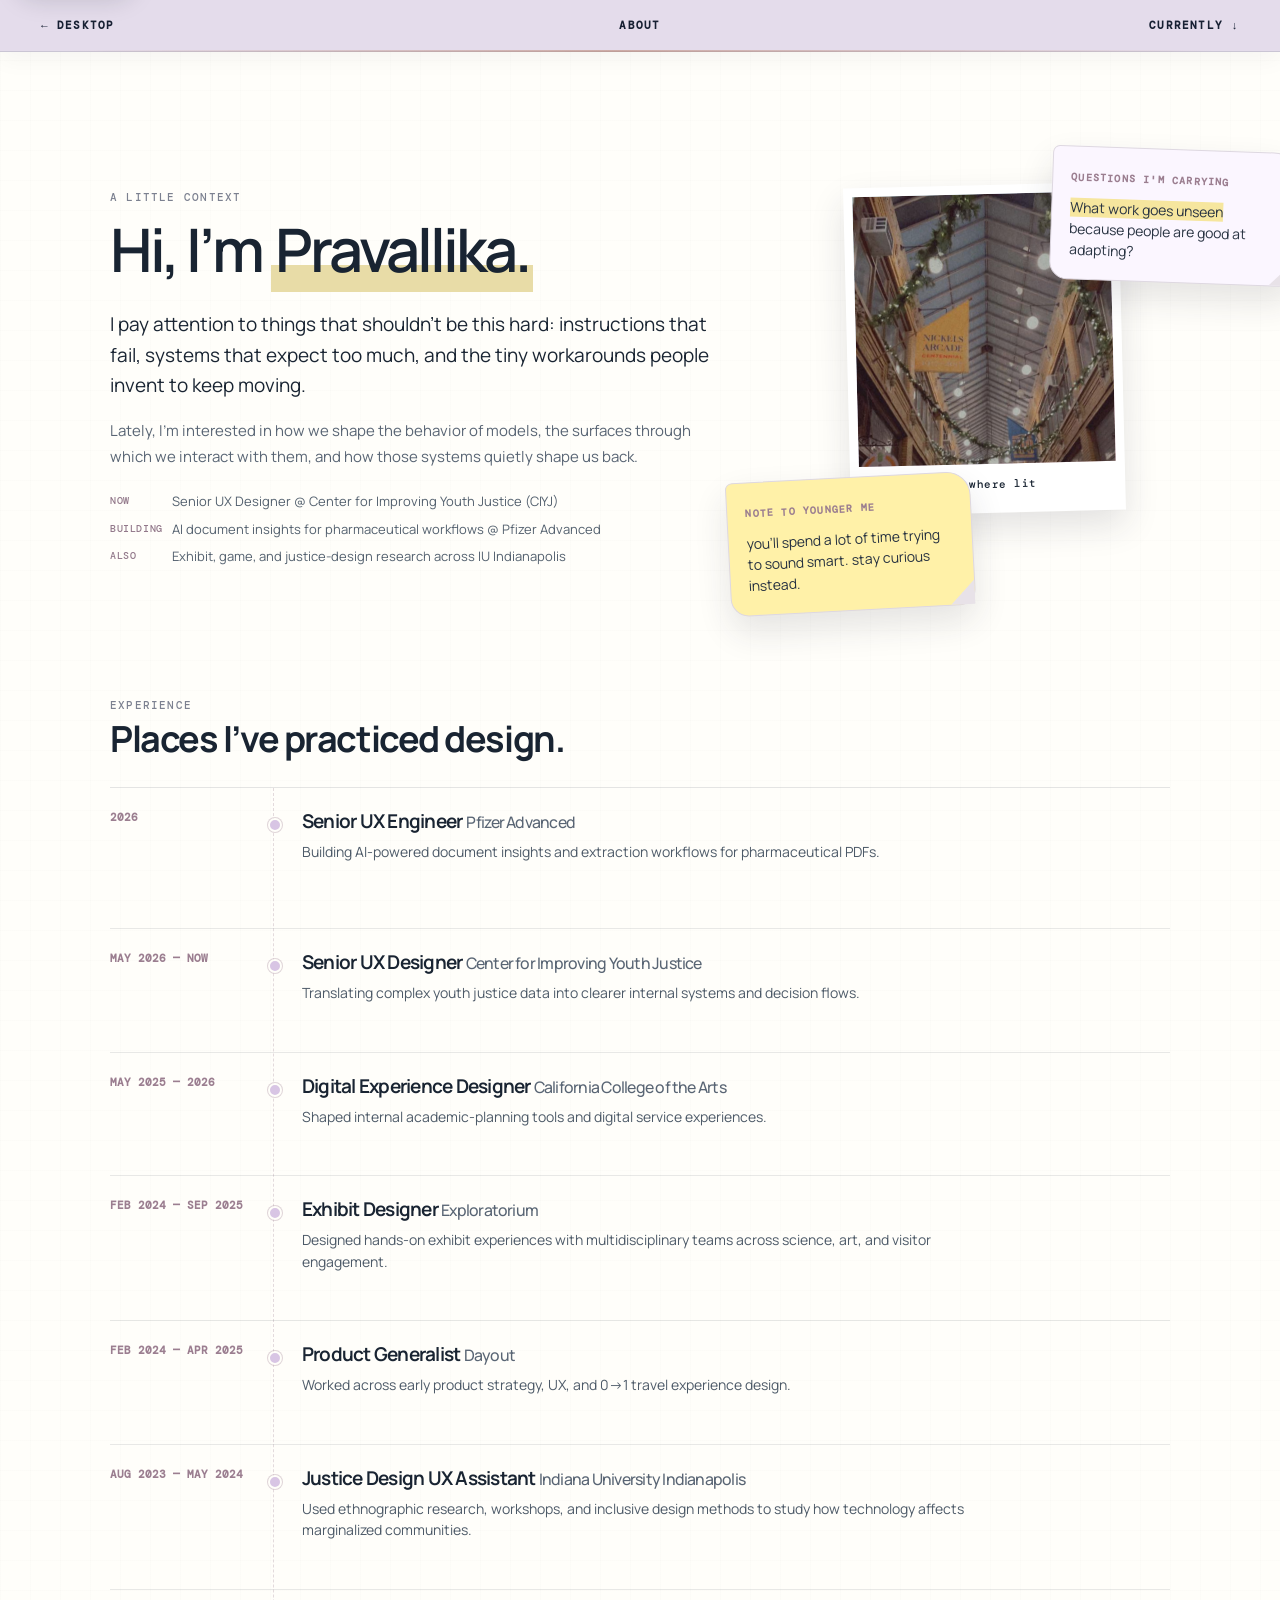
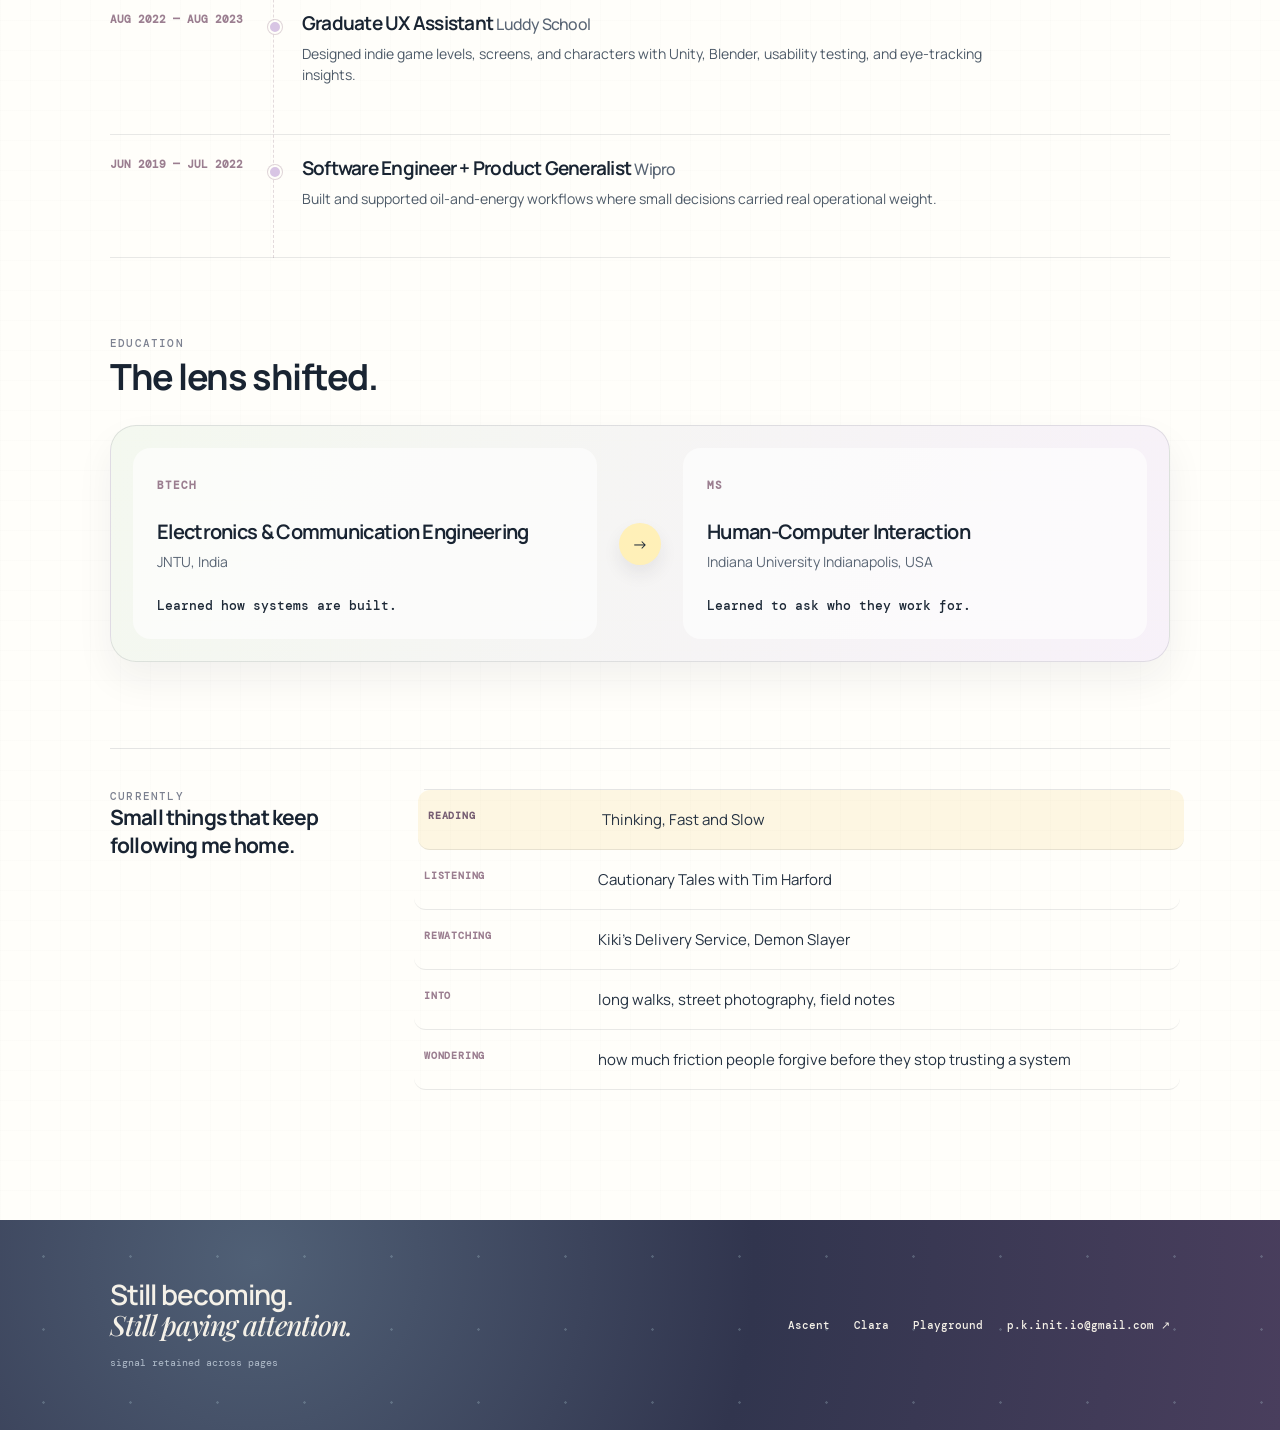
==== commit 16ca8f95: "Add Microsoft Clarity tracking" ====
--- a/about.html
+++ b/about.html
@@ -5,6 +5,13 @@
   <meta name="viewport" content="width=device-width,initial-scale=1">
   <title>About — Pravallika</title>
   <meta name="description" content="About Pravallika and the questions that shape her design practice.">
+  <script type="text/javascript">
+      (function(c,l,a,r,i,t,y){
+          c[a]=c[a]||function(){(c[a].q=c[a].q||[]).push(arguments)};
+          t=l.createElement(r);t.async=1;t.src="https://www.clarity.ms/tag/"+i;
+          y=l.getElementsByTagName(r)[0];y.parentNode.insertBefore(t,y);
+      })(window, document, "clarity", "script", "xfas4qc75u");
+  </script>
   <link rel="preconnect" href="https://fonts.googleapis.com">
   <link rel="preconnect" href="https://fonts.gstatic.com" crossorigin>
   <link href="https://fonts.googleapis.com/css2?family=DM+Mono:wght@400;500&family=Manrope:wght@400;500;600;700&family=Playfair+Display:ital,wght@1,700&display=swap" rel="stylesheet">
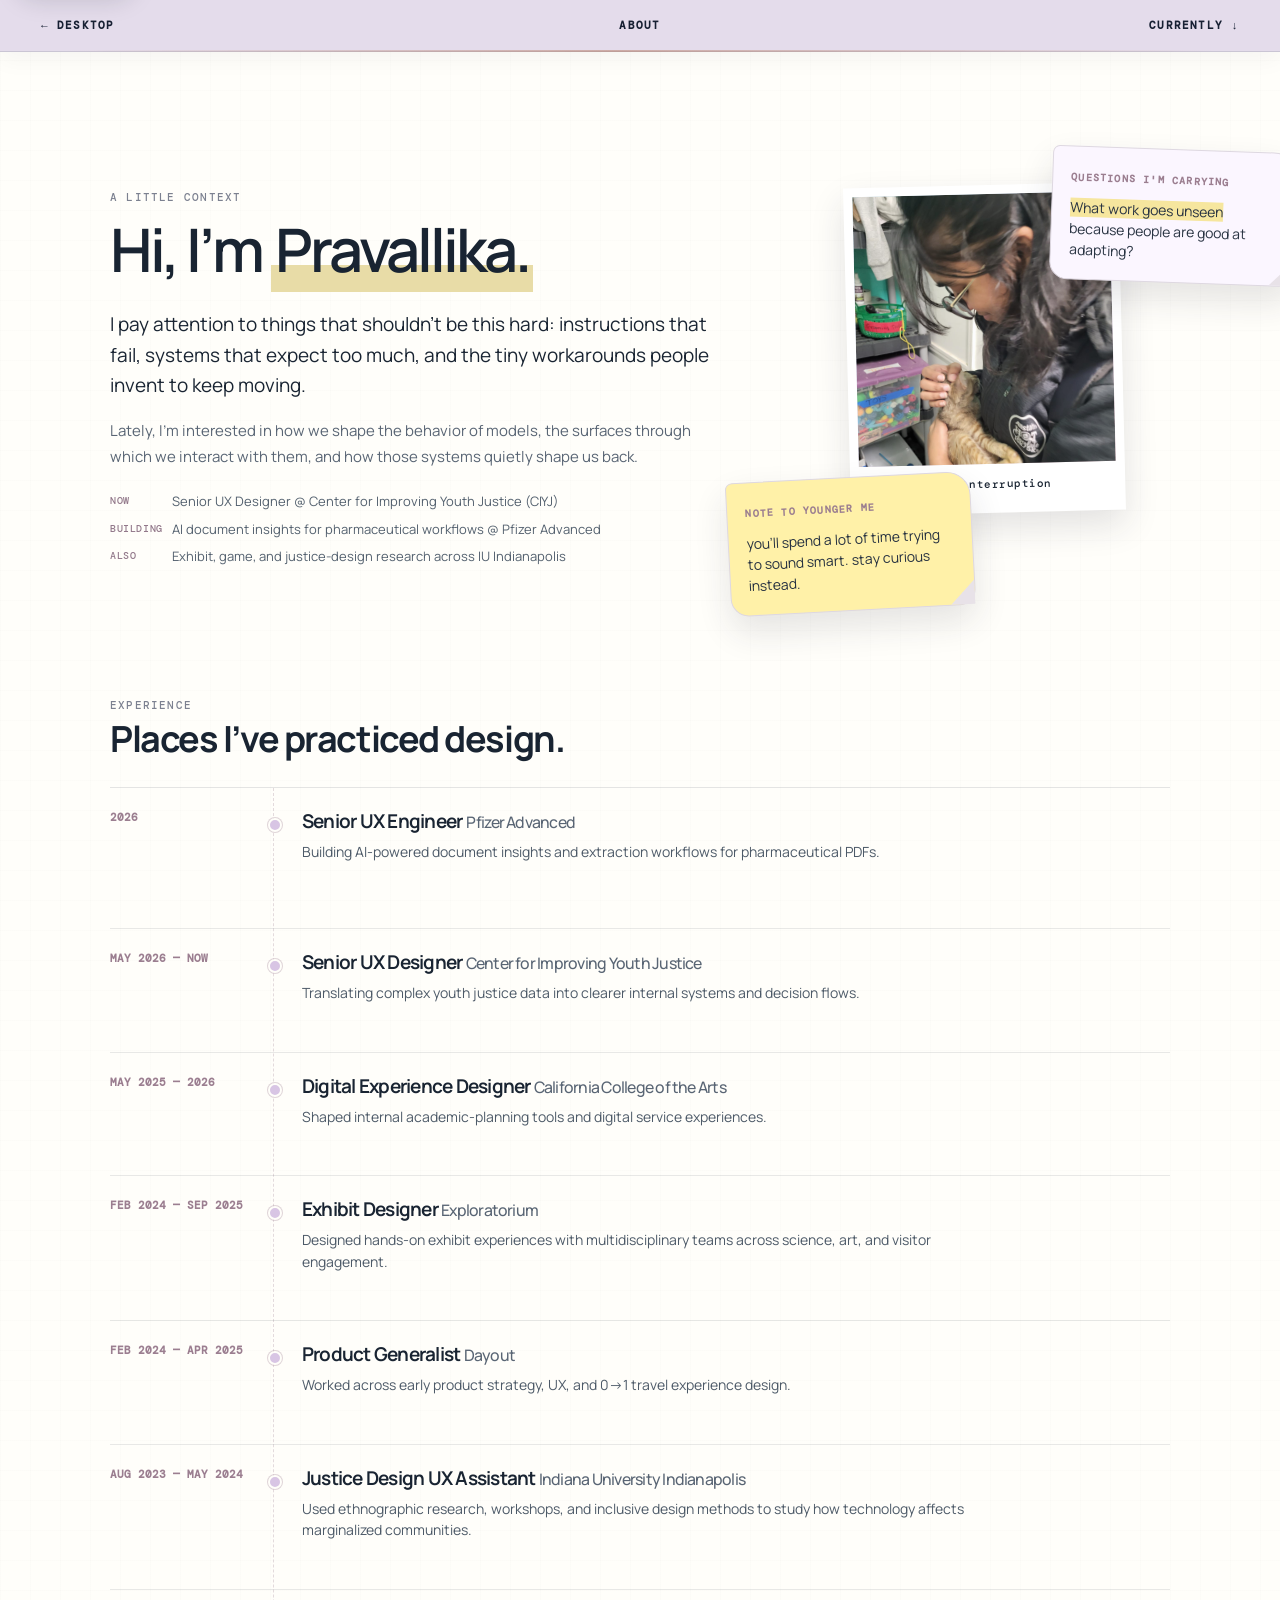
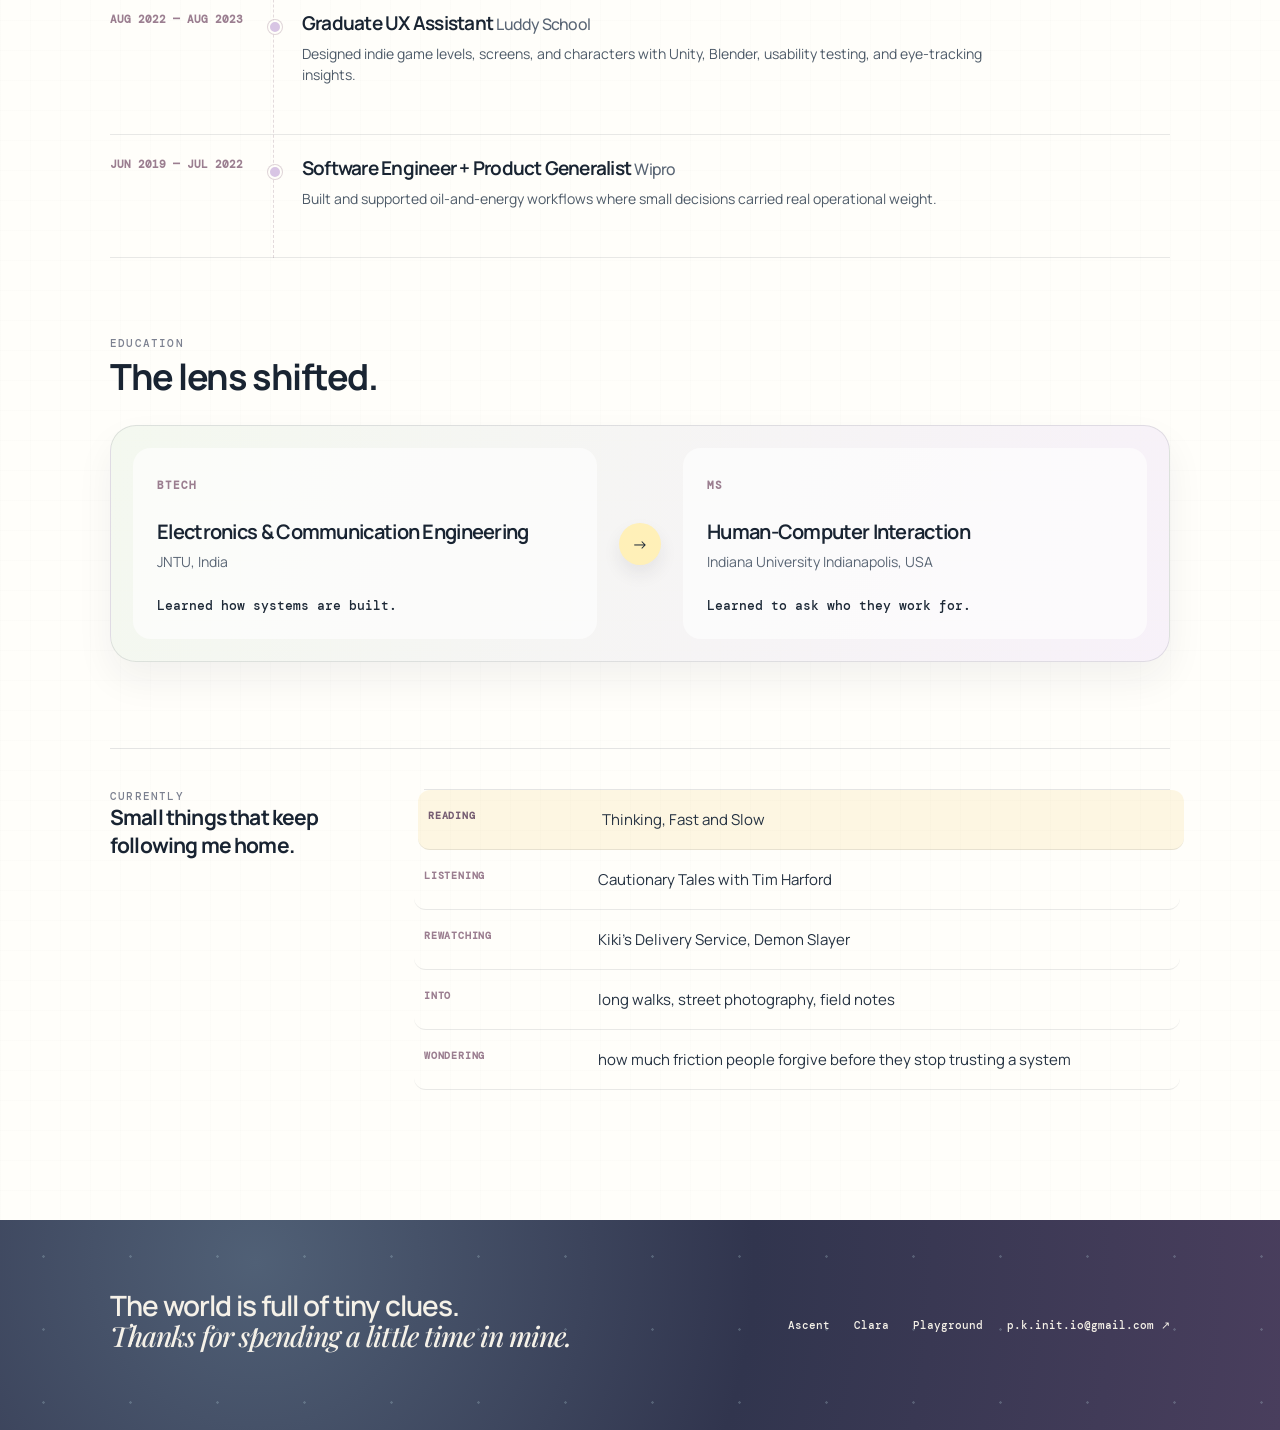
==== commit 3d97d925: "Update shared footer message" ====
--- a/about.html
+++ b/about.html
@@ -105,7 +105,7 @@
   </main>
 
   <footer class="about-footer">
-    <div class="footer-signal"><p>Still becoming.<br><em>Still paying attention.</em></p><span>signal retained across pages</span></div>
+    <div class="footer-signal"><p>The world is full of tiny clues.<br><em>Thanks for spending a little time in mine.</em></p></div>
     <nav aria-label="Footer navigation"><a href="ascent.html">Ascent</a><a href="clara.html">Clara</a><a href="playground.html">Playground</a><a href="mailto:p.k.init.io@gmail.com">p.k.init.io@gmail.com ↗</a></nav>
   </footer>
 </body>
--- a/site-shell.css
+++ b/site-shell.css
@@ -2,6 +2,8 @@
   --case-nav-bg: rgba(251, 247, 240, 0.94);
   --case-nav-ink: #172033;
   --case-accent: #c9794f;
+  --mono: "DM Mono", monospace;
+  --serif: "Playfair Display", Georgia, serif;
 }
 
 body.ascent-case {
@@ -357,3 +359,155 @@
   outline: 3px solid #f3c867;
   outline-offset: 3px;
 }
+
+.case-fast-path {
+  display: flex;
+  flex-wrap: wrap;
+  gap: 10px;
+  margin-top: 24px;
+}
+
+.case-fast-path a {
+  min-height: 38px;
+  display: inline-flex;
+  align-items: center;
+  justify-content: center;
+  border-radius: 999px;
+  text-decoration: none;
+  font: 700 11px/1 "DM Mono", monospace;
+  letter-spacing: .06em;
+}
+
+.case-fast-path a {
+  padding: 11px 14px;
+  border: 1px solid color-mix(in srgb, var(--case-accent) 45%, white);
+  background: rgba(255, 250, 242, .62);
+  color: var(--case-nav-ink);
+}
+
+.case-fast-path a:first-child {
+  background: var(--case-nav-ink);
+  color: #fffaf2;
+  border-color: transparent;
+}
+
+.evidence-scope {
+  margin: 16px 24px 24px !important;
+  padding: 13px 15px;
+  border-left: 3px solid var(--case-accent);
+  border-radius: 8px;
+  background: rgba(255, 255, 255, .74);
+  color: color-mix(in srgb, var(--case-nav-ink) 68%, #6f7784) !important;
+  font: 600 12px/1.65 "DM Mono", monospace !important;
+}
+
+.case-fast-path a:hover {
+  transform: translateY(-1px);
+  box-shadow: 0 10px 24px rgba(24, 32, 42, .10);
+}
+
+.case-fast-path a:focus-visible {
+  outline: 3px solid var(--case-accent);
+  outline-offset: 3px;
+}
+
+.about-footer {
+  position: relative;
+  min-height: 210px;
+  display: grid;
+  grid-template-columns: 1fr auto;
+  gap: 45px 70px;
+  align-items: center;
+  padding: 42px max(32px, calc((100vw - 1060px) / 2));
+  overflow: hidden;
+  background: radial-gradient(circle at 20% 20%, #506076, #31354e 48%, #493e5d);
+  color: #f5f1e8;
+}
+
+.about-footer:before {
+  content: "";
+  position: absolute;
+  inset: 0;
+  pointer-events: none;
+  opacity: .24;
+  background-image: radial-gradient(circle, #b9d7de 1px, transparent 1.5px);
+  background-size: 87px 73px;
+}
+
+.footer-signal {
+  position: relative;
+  z-index: 1;
+}
+
+.footer-signal p {
+  margin: 0 0 9px;
+  font-size: 28px;
+  font-weight: 600;
+  line-height: 1.1;
+  letter-spacing: -.035em;
+}
+
+.footer-signal em {
+  font-family: var(--serif);
+  font-weight: 500;
+}
+
+.footer-signal span {
+  color: #b2becc;
+  font: 400 10px var(--mono);
+}
+
+.about-footer nav {
+  position: relative;
+  z-index: 1;
+  display: flex;
+  gap: 24px;
+}
+
+.about-footer a {
+  color: inherit;
+  text-decoration: none;
+  font: 500 11px var(--mono);
+}
+
+.about-footer a:hover {
+  text-decoration: underline;
+  text-underline-offset: 5px;
+}
+
+.about-footer a:focus-visible {
+  outline: 2px solid #f5f1e8;
+  outline-offset: 5px;
+}
+
+@media (max-width: 560px) {
+  .case-fast-path {
+    flex-direction: column;
+    align-items: stretch;
+  }
+}
+
+@media (max-width: 760px) {
+  .about-footer {
+    grid-template-columns: 1fr auto;
+    gap: 30px;
+    align-items: start;
+  }
+
+  .about-footer nav {
+    grid-column: 1/3;
+    justify-content: flex-start;
+    gap: 18px;
+  }
+}
+
+@media (max-width: 540px) {
+  .about-footer {
+    grid-template-columns: 1fr;
+  }
+
+  .about-footer nav {
+    grid-column: 1;
+    flex-wrap: wrap;
+  }
+}
